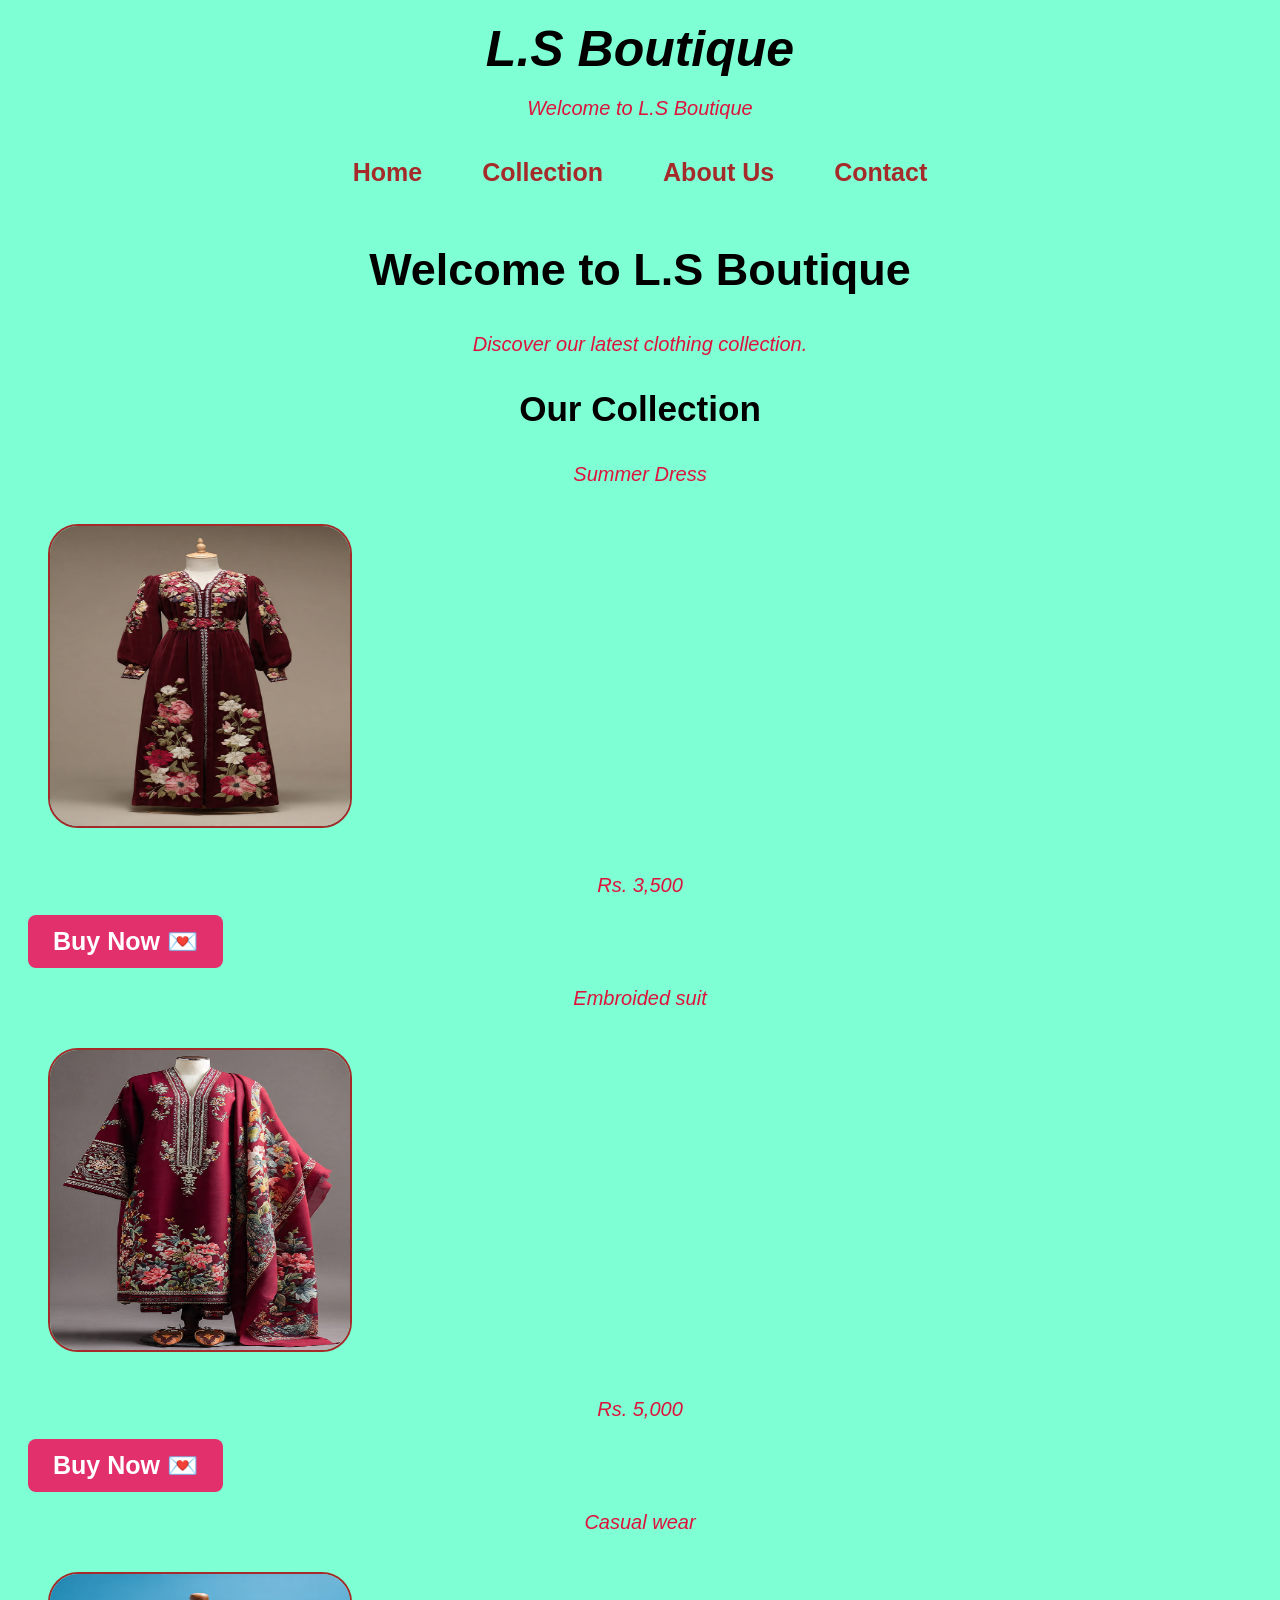
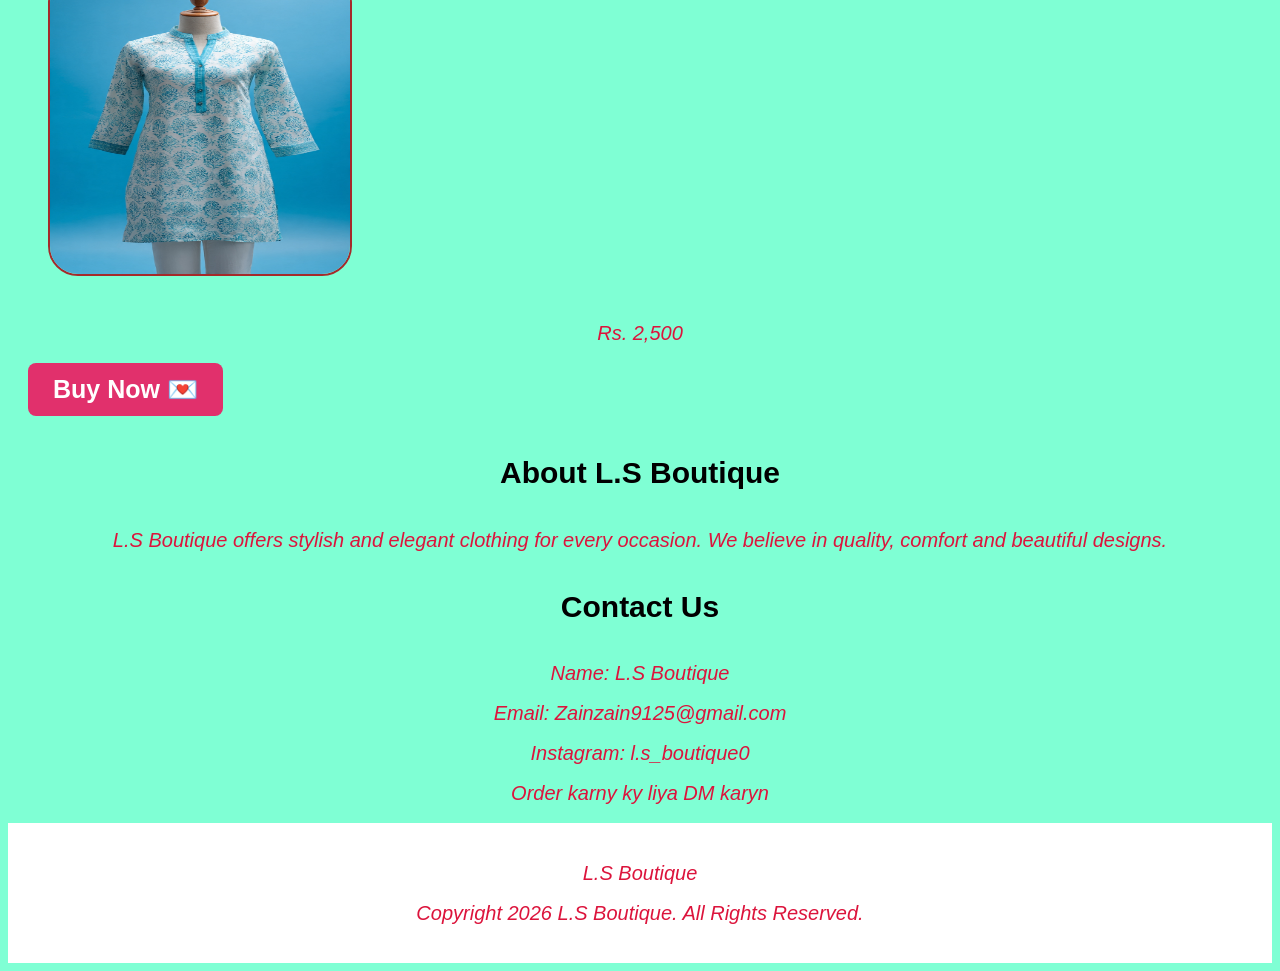
==== index.html @ 6a716614 "Update index.html" ====
<!DOCTYPE html>
<html>
    <head>
        <title>L.S Boutique</title>
        <link rel="stylesheet"href="style.css">
    </head>
    <body>
        <h1>L.S Boutique</h1>
        <p>Welcome to L.S Boutique</p>
    <nav>
    <a href="#">Home</a>
    <a href="#">Collection</a>
    <a href="#">About Us</a>
    <a href="#">Contact</a>
</nav>
<section>
    <h2>Welcome to L.S Boutique</h2>
    <p>Discover our latest clothing collection.</p>
</section>
<section>
    <h3>Our Collection</h3>
    <p>Summer Dress</p>
    <img src="dress1.jpg.jpg" alt="Maroon Embroided Dress" width="400">
    <p>Rs. 3,500</p>
    <a href="https://instagram.com/l.s_boutique0" target="_blank" 
   style="background:#E1306C; color:white; padding:12px 25px; text-decoration:none; border-radius:8px; font-weight:bold; display:inline-block;">
   Buy Now 💌
</a>
    <p>Embroided suit</p>
    <img src="dress2.jpg.jpg" alt="Maroon Embroided Dress" width="400">
    <p>Rs. 5,000</p>
    <a href="https://instagram.com/l.s_boutique0" target="_blank" 
   style="background:#E1306C; color:white; padding:12px 25px; text-decoration:none; border-radius:8px; font-weight:bold; display:inline-block;">
   Buy Now 💌
</a>
    <p>Casual wear</p>
    <img src="dress3.jpg.jpg" alt="Sky Blue Dress" width="400">
    <p>Rs. 2,500</p>
     <a href="https://instagram.com/l.s_boutique0" target="_blank" 
   style="background:#E1306C; color:white; padding:12px 25px; text-decoration:none; border-radius:8px; font-weight:bold; display:inline-block;">
   Buy Now 💌
</a>
</section>
<section>
    <h4>About L.S Boutique</h4>
    <p>L.S Boutique offers stylish and elegant clothing for every occasion. We believe in quality, comfort and beautiful designs.</p>
</section>
<section>
    <h4>Contact Us</h4>
    <p>Name: L.S Boutique</p>
    <P>Email: Zainzain9125@gmail.com</P>
    <p>Instagram: l.s_boutique0</p>
    <p>Order karny ky liya DM karyn</p>
</section>
<footer>
    <p>L.S Boutique</p>
    <p>Copyright 2026 L.S Boutique. All Rights Reserved.</p>
</footer>
    </body>
        </html>
---- style.css ----
body {
    background-color: aquamarine;
    font-family: Arial;
    font-size: 30px;
}

h1 {
    color: black;
    font-size: 50px;
    text-align: center;
    font-style: italic;
    font-weight: bold;
    margin: 20px;
}

h1, h2, h3, h4 {
    text-align: center;
}

header {
    padding: 20px;
    text-align: center;
    border: 2px solid brown;
    border-radius: 20px;
}

nav {
    display: flex;
    justify-content: center;
    align-items: center;
    gap: 20px;
    flex-wrap: wrap;
    width: 100%;
}

a {
    text-decoration: none;
    color: brown;
    font-size: 25px;
    padding: 20px;
    font-weight: bold;
    border-radius: 20px;
}

a:hover {
    background-color: lightpink;
    color: brown;
    transition: 0.3s;
}

main {
    padding: 20px;
    text-align: center;
}

section {
    margin: 20px;
}

.product {
    display: inline-block;
    padding: 20px;
    margin: 20px;
    border-radius: 20px;
    box-shadow: 0 4px 10px gray;
    width: 250px;
    background-color: white;
}

.product img {
    width: 100%;
    height: 250px;
    object-fit: cover;
    border-radius: 10px;
}

.product h3 {
    color: brown;
    font-size: 20px;
    margin: 10px;
}

p {
    color: crimson;
    font-size: 20px;
    font-style: oblique;
    text-align: center;
    margin: 20px;
    line-height: 20px;
}

img {
    height: 300px;
    width: 300px;
    margin: 20px;
    border: 2px solid brown;
    border-radius: 30px;
}

button {
    background-color: blue;
    color: white;
    padding: 20px;
    border: 2px solid brown;
    border-radius: 20px;
}
@media (max-width: 600px) {
    img {
        max-width: 100%;
        height: auto;
    }

    nav a {
        display: block;
        margin: 10px 0;
    }

    button {
        width: 100%;
    }
}

footer {
    text-align: center;
    padding: 20px;
    background-color: white;
    color: black;
}
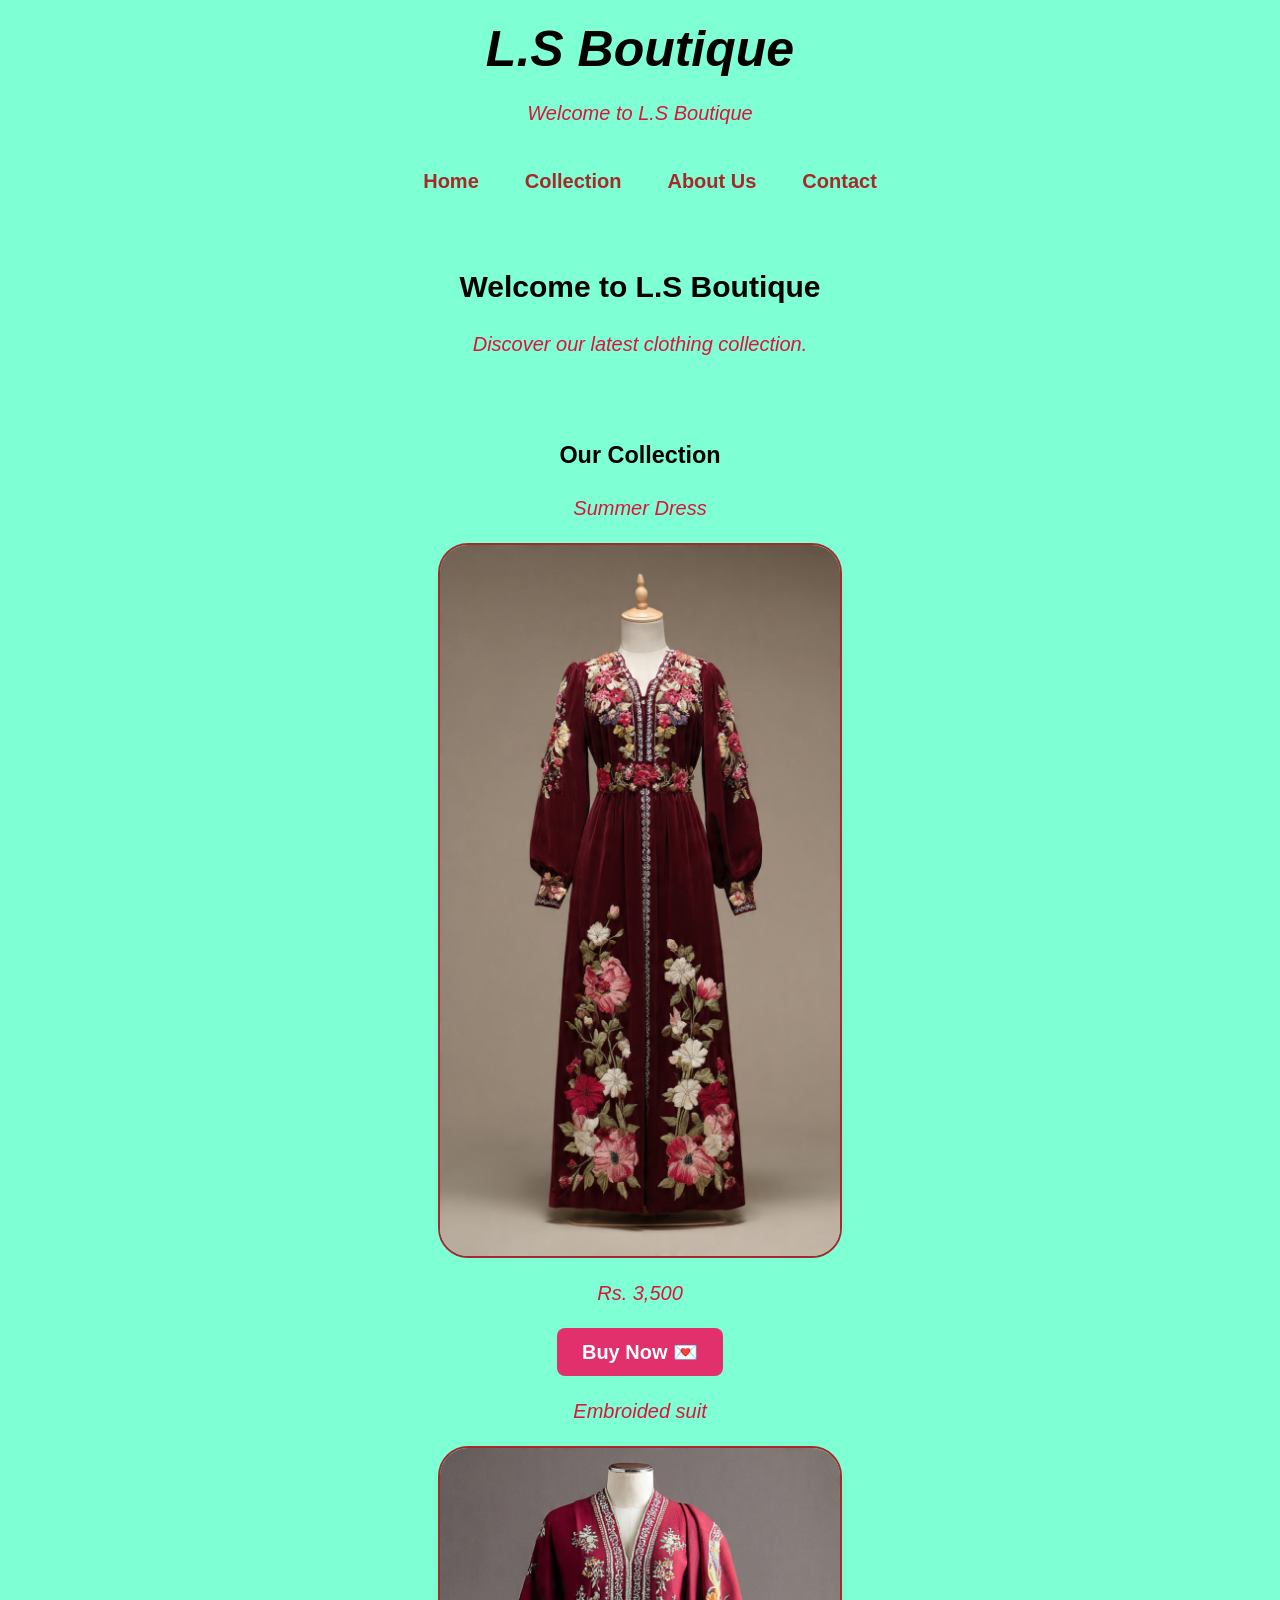
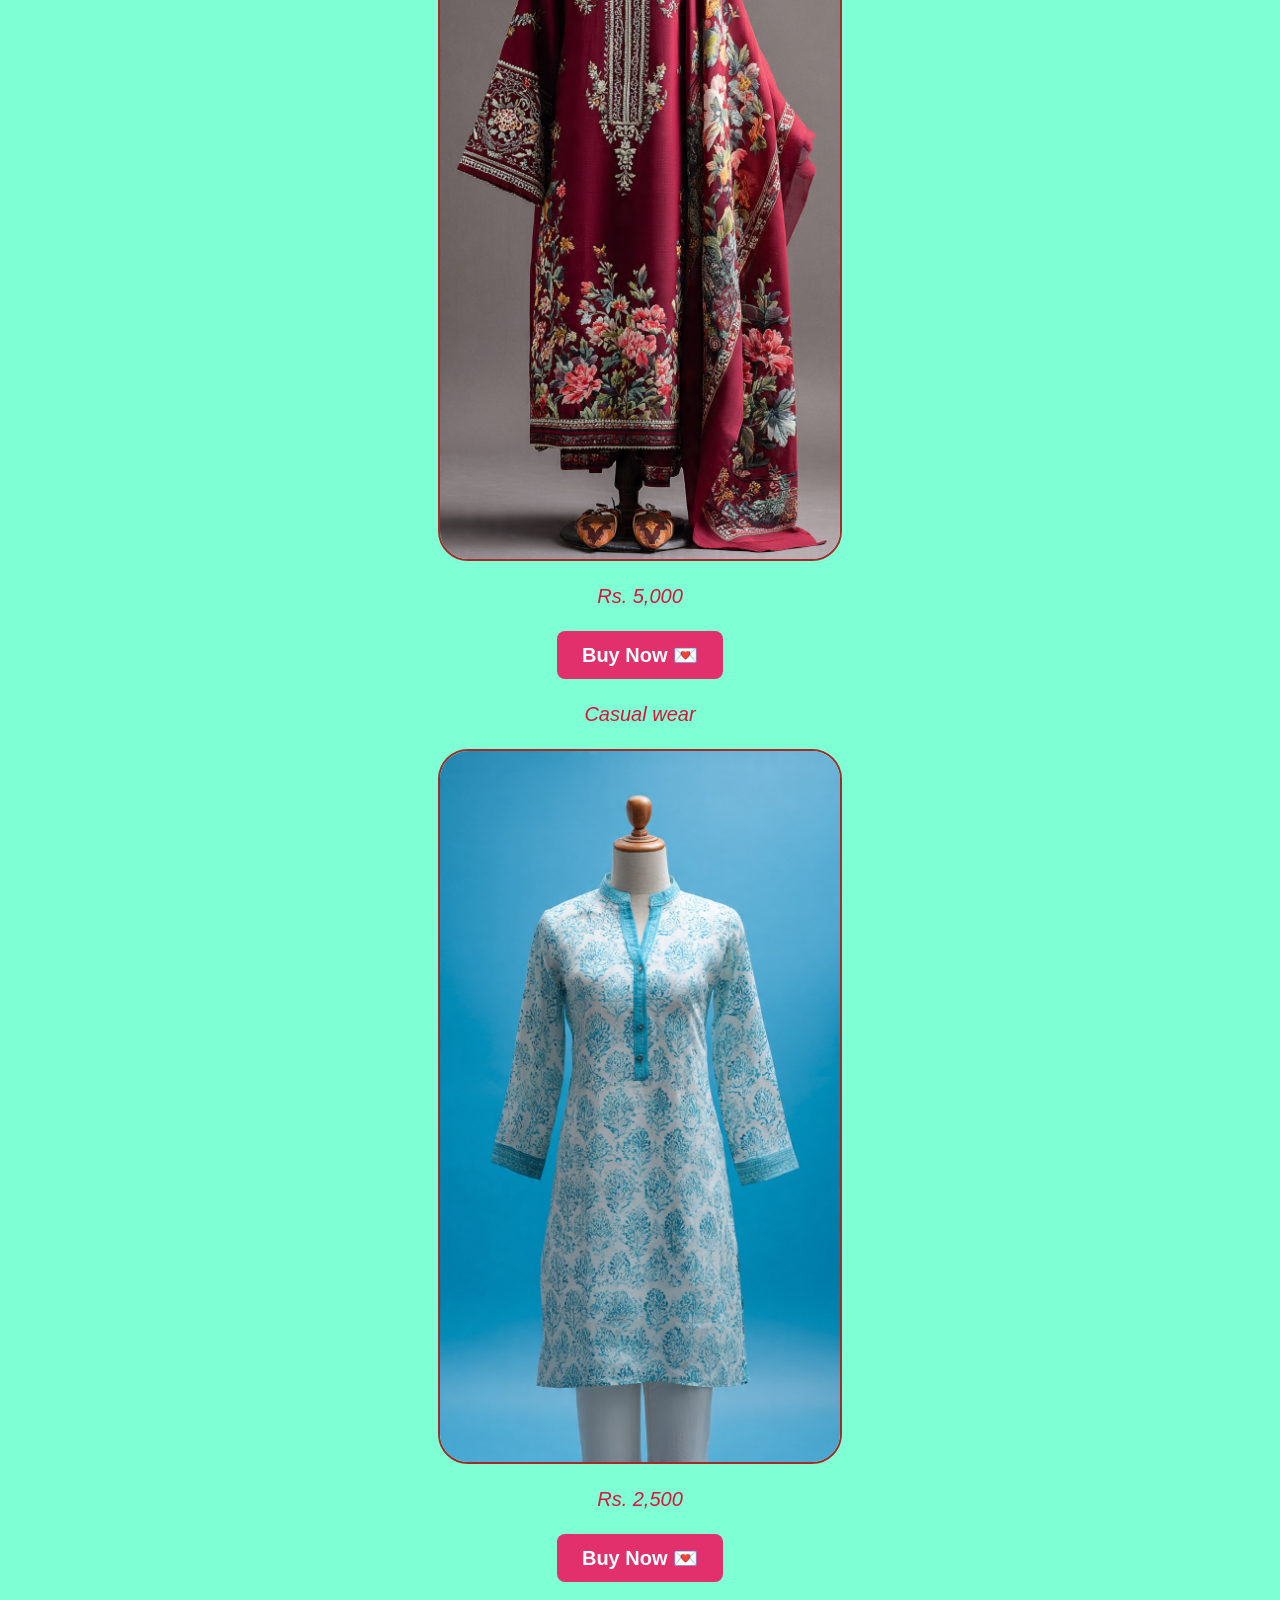
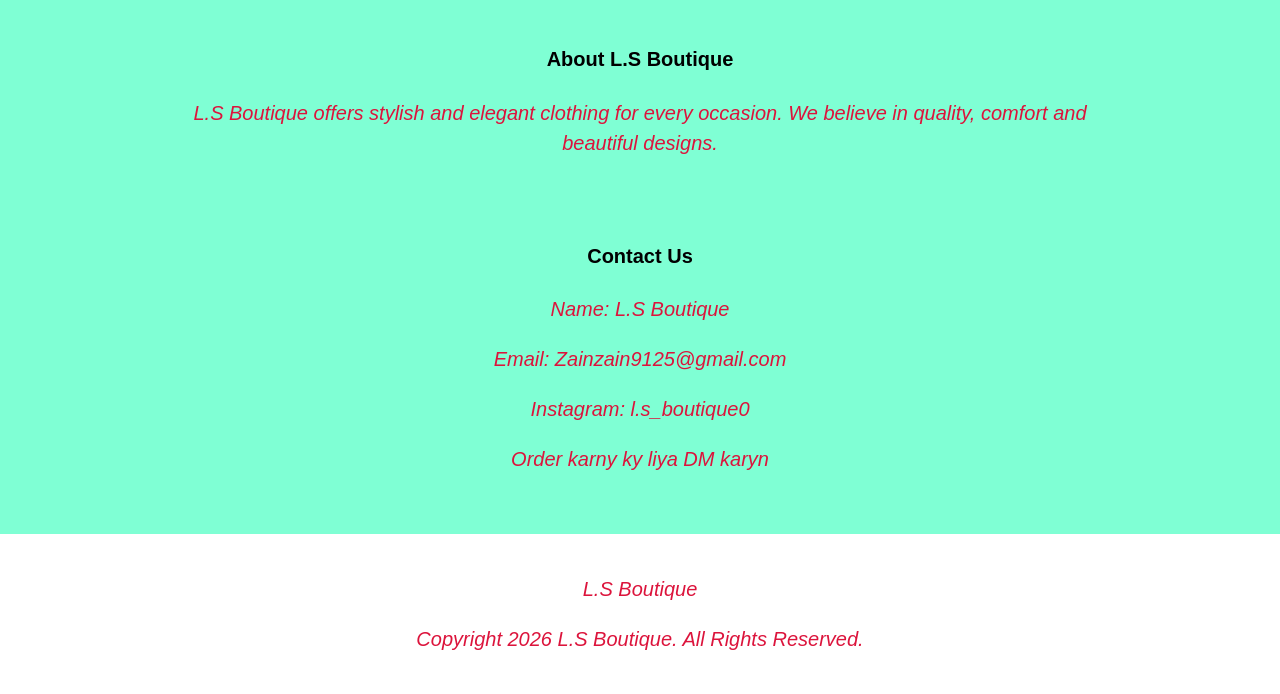
==== commit b034ce47: "Update index.html" ====
--- a/index.html
+++ b/index.html
@@ -20,21 +20,21 @@
 <section>
     <h3>Our Collection</h3>
     <p>Summer Dress</p>
-    <img src="dress1.jpg.jpg" alt="Maroon Embroided Dress" width="400">
+    <img src="dress1.jpg.jpg" alt="Maroon Embroided Dress">
     <p>Rs. 3,500</p>
     <a href="https://instagram.com/l.s_boutique0" target="_blank" 
    style="background:#E1306C; color:white; padding:12px 25px; text-decoration:none; border-radius:8px; font-weight:bold; display:inline-block;">
    Buy Now 💌
 </a>
     <p>Embroided suit</p>
-    <img src="dress2.jpg.jpg" alt="Maroon Embroided Dress" width="400">
+    <img src="dress2.jpg.jpg" alt="Maroon Embroided Dress">
     <p>Rs. 5,000</p>
     <a href="https://instagram.com/l.s_boutique0" target="_blank" 
    style="background:#E1306C; color:white; padding:12px 25px; text-decoration:none; border-radius:8px; font-weight:bold; display:inline-block;">
    Buy Now 💌
 </a>
     <p>Casual wear</p>
-    <img src="dress3.jpg.jpg" alt="Sky Blue Dress" width="400">
+    <img src="dress3.jpg.jpg" alt="Sky Blue Dress">
     <p>Rs. 2,500</p>
      <a href="https://instagram.com/l.s_boutique0" target="_blank" 
    style="background:#E1306C; color:white; padding:12px 25px; text-decoration:none; border-radius:8px; font-weight:bold; display:inline-block;">
--- a/style.css
+++ b/style.css
@@ -1,7 +1,13 @@
+ {
+    box-sizing: border-box;
+}
+
 body {
     background-color: aquamarine;
-    font-family: Arial;
-    font-size: 30px;
+    font-family: Arial, sans-serif;
+    font-size: 20px;
+    margin: 0;
+    padding: 0;
 }
 
 h1 {
@@ -17,67 +23,36 @@
     text-align: center;
 }
 
-header {
-    padding: 20px;
-    text-align: center;
-    border: 2px solid brown;
-    border-radius: 20px;
-}
-
 nav {
     display: flex;
     justify-content: center;
     align-items: center;
-    gap: 20px;
+    gap: 10px;
     flex-wrap: wrap;
     width: 100%;
+    padding: 10px;
 }
 
-a {
+nav a {
     text-decoration: none;
     color: brown;
-    font-size: 25px;
-    padding: 20px;
+    font-size: 20px;
+    padding: 12px 18px;
     font-weight: bold;
     border-radius: 20px;
 }
 
-a:hover {
+nav a:hover {
     background-color: lightpink;
     color: brown;
     transition: 0.3s;
 }
 
-main {
-    padding: 20px;
+section {
+    margin: 20px auto;
+    padding: 10px;
+    max-width: 1000px;
     text-align: center;
-}
-
-section {
-    margin: 20px;
-}
-
-.product {
-    display: inline-block;
-    padding: 20px;
-    margin: 20px;
-    border-radius: 20px;
-    box-shadow: 0 4px 10px gray;
-    width: 250px;
-    background-color: white;
-}
-
-.product img {
-    width: 100%;
-    height: 250px;
-    object-fit: cover;
-    border-radius: 10px;
-}
-
-.product h3 {
-    color: brown;
-    font-size: 20px;
-    margin: 10px;
 }
 
 p {
@@ -86,38 +61,21 @@
     font-style: oblique;
     text-align: center;
     margin: 20px;
-    line-height: 20px;
+    line-height: 1.5;
 }
 
 img {
-    height: 300px;
-    width: 300px;
-    margin: 20px;
+    max-width: 100%;
+    width: 400px;
+    height: auto;
+    margin: 20px auto;
     border: 2px solid brown;
     border-radius: 30px;
+    display: block;
 }
 
-button {
-    background-color: blue;
-    color: white;
-    padding: 20px;
-    border: 2px solid brown;
-    border-radius: 20px;
-}
-@media (max-width: 600px) {
-    img {
-        max-width: 100%;
-        height: auto;
-    }
-
-    nav a {
-        display: block;
-        margin: 10px 0;
-    }
-
-    button {
-        width: 100%;
-    }
+a[style] {
+    max-width: 100%;
 }
 
 footer {
@@ -125,4 +83,66 @@
     padding: 20px;
     background-color: white;
     color: black;
-}+    margin-top: 30px;
+}
+
+@media (max-width: 600px) {
+
+    body {
+        font-size: 16px;
+    }
+
+    h1 {
+        font-size: 35px;
+        margin: 15px;
+    }
+
+    h2 {
+        font-size: 26px;
+    }
+
+    h3, h4 {
+        font-size: 23px;
+    }
+
+    nav {
+        flex-direction: column;
+        gap: 5px;
+    }
+
+    nav a {
+        width: 90%;
+        text-align: center;
+        font-size: 18px;
+        padding: 10px;
+    }
+
+    section {
+        width: 95%;
+        margin: 15px auto;
+        padding: 5px;
+    }
+
+    p {
+        font-size: 17px;
+        margin: 15px 5px;
+    }
+
+    img {
+        width: 100%;
+        max-width: 400px;
+        height: auto;
+        margin: 15px auto;
+    }
+
+    a[style] {
+        padding: 10px 20px;
+        font-size: 16px;
+    }
+
+    footer {
+        padding: 15px 5px;
+    }
+}
+
+
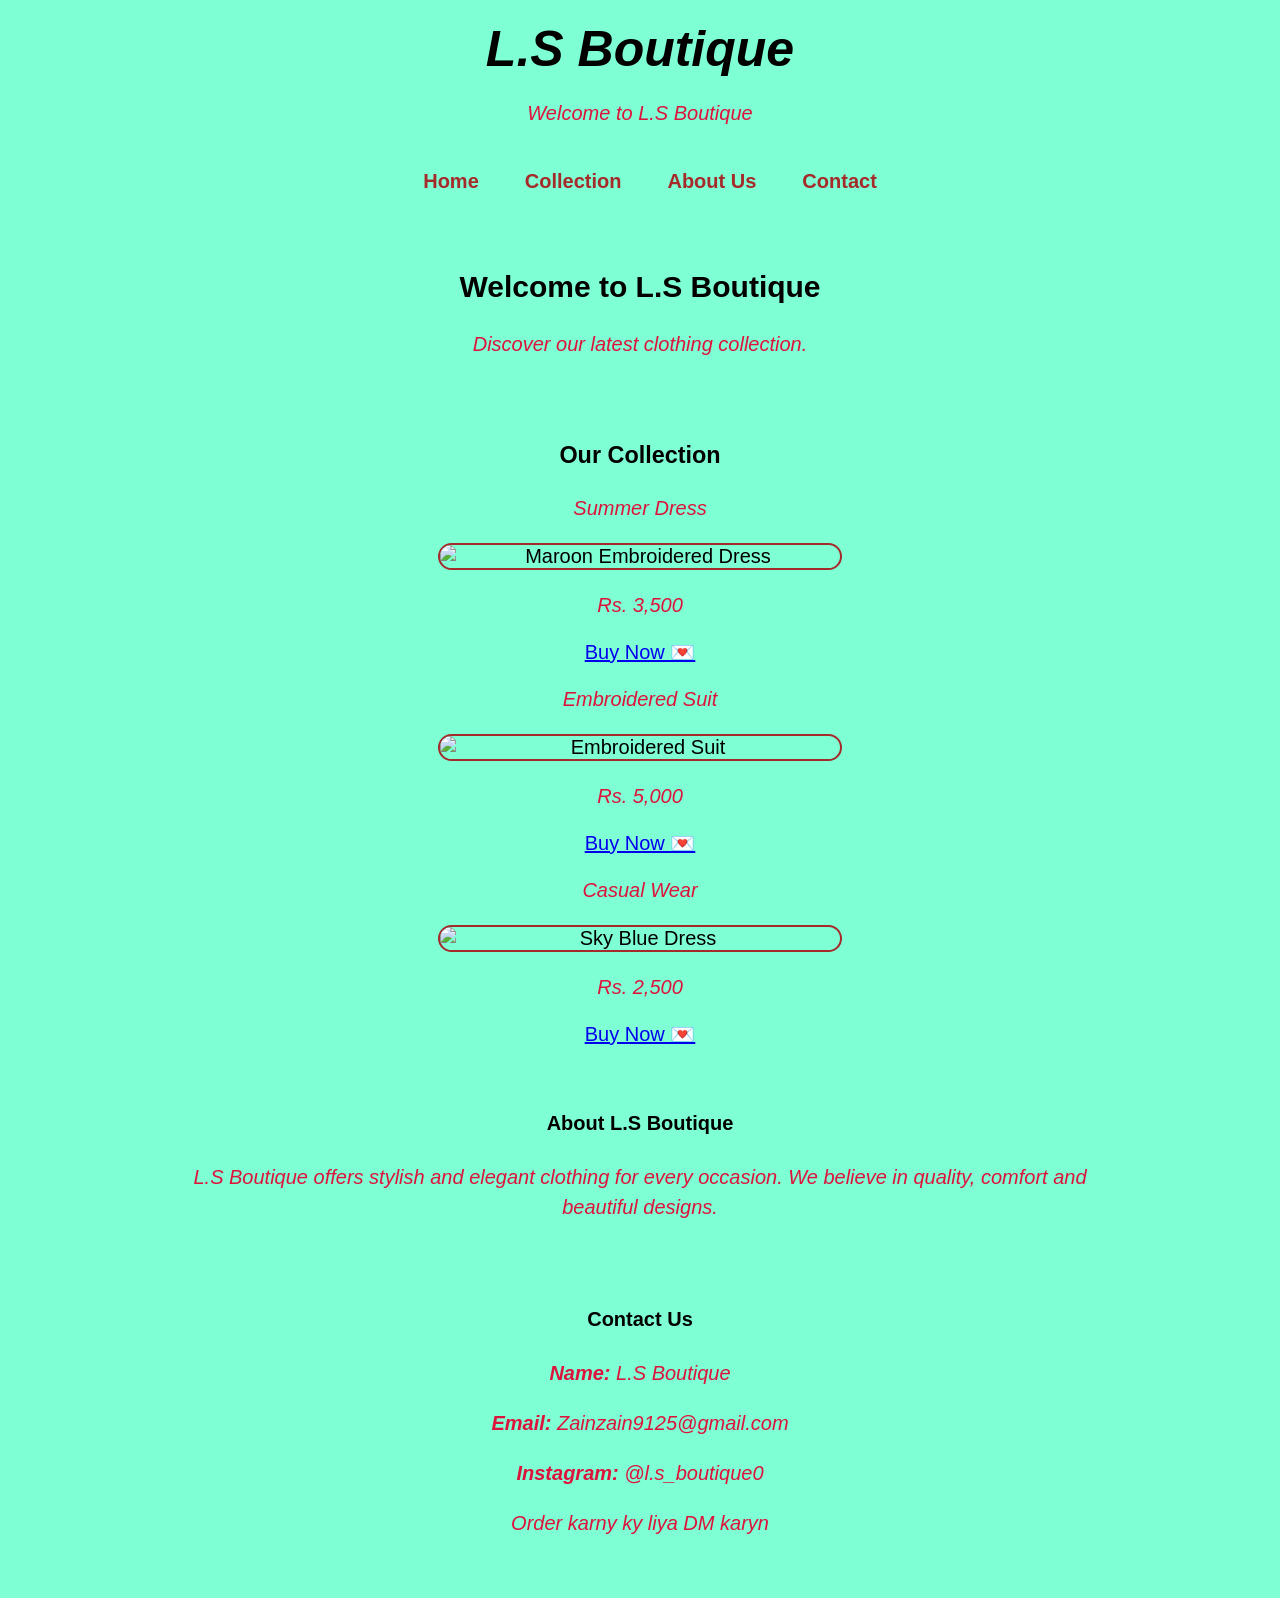
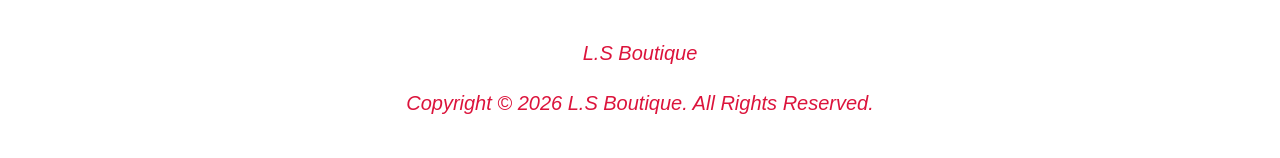
==== commit 6afb0f01: "Update index.html" ====
--- a/index.html
+++ b/index.html
@@ -1,60 +1,68 @@
 <!DOCTYPE html>
-<html>
-    <head>
-        <title>L.S Boutique</title>
-        <link rel="stylesheet"href="style.css">
-    </head>
-    <body>
+<html lang="en">
+<head>
+    <meta charset="UTF-8">
+    <meta name="viewport" content="width=device-width, initial-scale=1.0">
+    <title>L.S Boutique - Stylish & Elegant Clothing</title>
+    <link rel="stylesheet" href="style.css">
+</head>
+<body>
+    <header>
         <h1>L.S Boutique</h1>
-        <p>Welcome to L.S Boutique</p>
-    <nav>
-    <a href="#">Home</a>
-    <a href="#">Collection</a>
-    <a href="#">About Us</a>
-    <a href="#">Contact</a>
-</nav>
-<section>
-    <h2>Welcome to L.S Boutique</h2>
-    <p>Discover our latest clothing collection.</p>
-</section>
-<section>
-    <h3>Our Collection</h3>
-    <p>Summer Dress</p>
-    <img src="dress1.jpg.jpg" alt="Maroon Embroided Dress">
-    <p>Rs. 3,500</p>
-    <a href="https://instagram.com/l.s_boutique0" target="_blank" 
-   style="background:#E1306C; color:white; padding:12px 25px; text-decoration:none; border-radius:8px; font-weight:bold; display:inline-block;">
-   Buy Now 💌
-</a>
-    <p>Embroided suit</p>
-    <img src="dress2.jpg.jpg" alt="Maroon Embroided Dress">
-    <p>Rs. 5,000</p>
-    <a href="https://instagram.com/l.s_boutique0" target="_blank" 
-   style="background:#E1306C; color:white; padding:12px 25px; text-decoration:none; border-radius:8px; font-weight:bold; display:inline-block;">
-   Buy Now 💌
-</a>
-    <p>Casual wear</p>
-    <img src="dress3.jpg.jpg" alt="Sky Blue Dress">
-    <p>Rs. 2,500</p>
-     <a href="https://instagram.com/l.s_boutique0" target="_blank" 
-   style="background:#E1306C; color:white; padding:12px 25px; text-decoration:none; border-radius:8px; font-weight:bold; display:inline-block;">
-   Buy Now 💌
-</a>
-</section>
-<section>
-    <h4>About L.S Boutique</h4>
-    <p>L.S Boutique offers stylish and elegant clothing for every occasion. We believe in quality, comfort and beautiful designs.</p>
-</section>
-<section>
-    <h4>Contact Us</h4>
-    <p>Name: L.S Boutique</p>
-    <P>Email: Zainzain9125@gmail.com</P>
-    <p>Instagram: l.s_boutique0</p>
-    <p>Order karny ky liya DM karyn</p>
-</section>
-<footer>
-    <p>L.S Boutique</p>
-    <p>Copyright 2026 L.S Boutique. All Rights Reserved.</p>
-</footer>
-    </body>
-        </html>
+        <p class="tagline">Welcome to L.S Boutique</p>
+        <nav>
+            <a href="#home">Home</a>
+            <a href="#collection">Collection</a>
+            <a href="#about">About Us</a>
+            <a href="#contact">Contact</a>
+        </nav>
+    </header>
+
+    <section id="home" class="hero">
+        <h2>Welcome to L.S Boutique</h2>
+        <p>Discover our latest clothing collection.</p>
+    </section>
+
+    <section id="collection">
+        <h3>Our Collection</h3>
+        <div class="product-grid">
+            <div class="product">
+                <p>Summer Dress</p>
+                <img src="dress1.jpg" alt="Maroon Embroidered Dress">
+                <p class="price">Rs. 3,500</p>
+                <a href="https://instagram.com/l.s_boutique0" target="_blank" class="btn">Buy Now 💌</a>
+            </div>
+            <div class="product">
+                <p>Embroidered Suit</p>
+                <img src="dress2.jpg" alt="Embroidered Suit">
+                <p class="price">Rs. 5,000</p>
+                <a href="https://instagram.com/l.s_boutique0" target="_blank" class="btn">Buy Now 💌</a>
+            </div>
+            <div class="product">
+                <p>Casual Wear</p>
+                <img src="dress3.jpg" alt="Sky Blue Dress">
+                <p class="price">Rs. 2,500</p>
+                <a href="https://instagram.com/l.s_boutique0" target="_blank" class="btn">Buy Now 💌</a>
+            </div>
+        </div>
+    </section>
+
+    <section id="about">
+        <h4>About L.S Boutique</h4>
+        <p>L.S Boutique offers stylish and elegant clothing for every occasion. We believe in quality, comfort and beautiful designs.</p>
+    </section>
+
+    <section id="contact">
+        <h4>Contact Us</h4>
+        <p><b>Name:</b> L.S Boutique</p>
+        <p><b>Email:</b> Zainzain9125@gmail.com</p>
+        <p><b>Instagram:</b> @l.s_boutique0</p>
+        <p>Order karny ky liya DM karyn</p>
+    </section>
+
+    <footer>
+        <p>L.S Boutique</p>
+        <p>Copyright © 2026 L.S Boutique. All Rights Reserved.</p>
+    </footer>
+</body>
+</html>
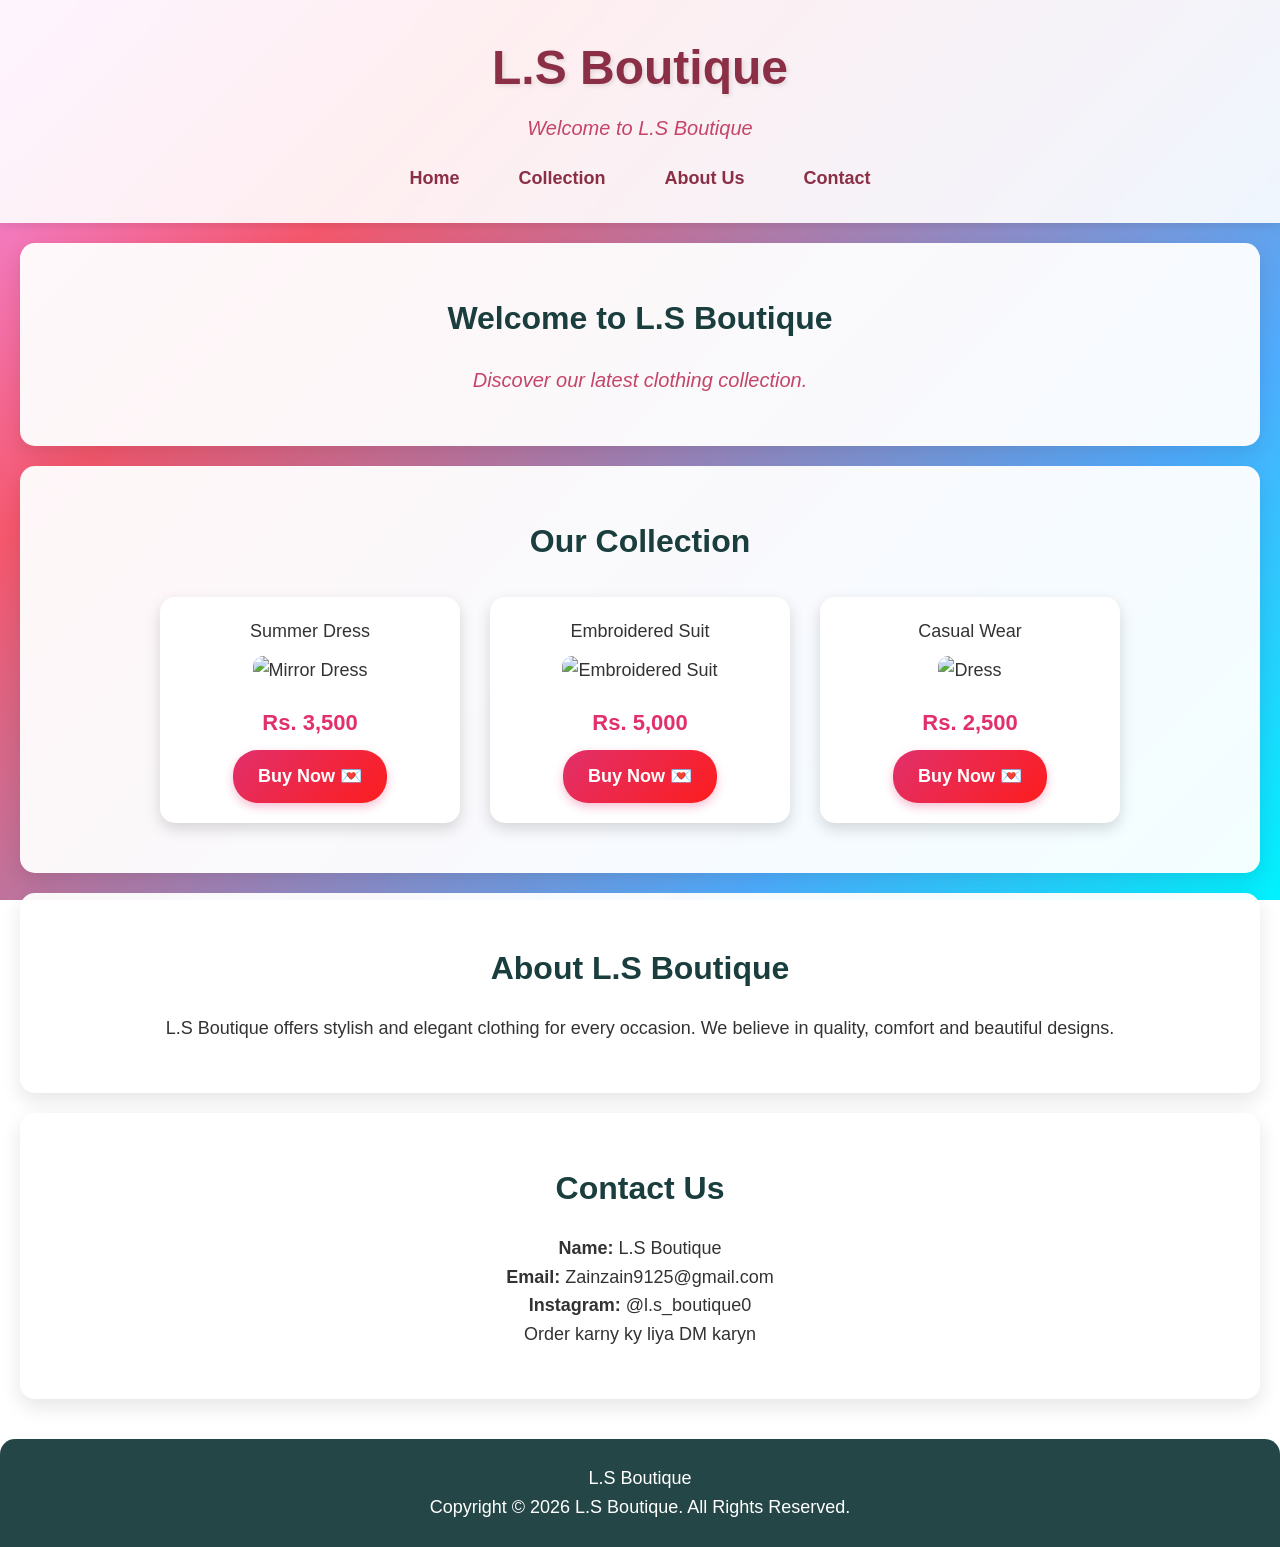
==== commit 69bf6e66: "Update index.html" ====
--- a/index.html
+++ b/index.html
@@ -28,7 +28,7 @@
         <div class="product-grid">
             <div class="product">
                 <p>Summer Dress</p>
-                <img src="dress1.jpg" alt="Maroon Embroidered Dress">
+                <img src="dress1.jpg" alt="Mirror Dress">
                 <p class="price">Rs. 3,500</p>
                 <a href="https://instagram.com/l.s_boutique0" target="_blank" class="btn">Buy Now 💌</a>
             </div>
@@ -40,7 +40,7 @@
             </div>
             <div class="product">
                 <p>Casual Wear</p>
-                <img src="dress3.jpg" alt="Sky Blue Dress">
+                <img src="dress3.jpg" alt="Dress">
                 <p class="price">Rs. 2,500</p>
                 <a href="https://instagram.com/l.s_boutique0" target="_blank" class="btn">Buy Now 💌</a>
             </div>
--- a/style.css
+++ b/style.css
@@ -1,148 +1,149 @@
- {
+* {
+    margin: 0;
+    padding: 0;
     box-sizing: border-box;
 }
 
 body {
-    background-color: aquamarine;
-    font-family: Arial, sans-serif;
-    font-size: 20px;
-    margin: 0;
-    padding: 0;
+    /* Gradient Background - Pink se Teal */
+    background: linear-gradient(135deg, #f093fb 0%, #f5576c 25%, #4facfe 75%, #00f2fe 100%);
+    background-attachment: fixed; /* Scroll karne pe bhi gradient rahe */
+    
+    font-family: 'Segoe UI', Arial, sans-serif;
+    font-size: 18px;
+    text-align: center;
+    line-height: 1.6;
+    color: #333;
+}
+
+header {
+    padding: 30px 20px;
+    background: rgba(255, 255, 255, 0.9); /* Thora transparent white */
+    backdrop-filter: blur(10px);
+    box-shadow: 0 2px 10px rgba(0,0,0,0.1);
 }
 
 h1 {
-    color: black;
-    font-size: 50px;
-    text-align: center;
-    font-style: italic;
-    font-weight: bold;
-    margin: 20px;
+    font-size: 48px;
+    color: #8b2f47;
+    text-shadow: 2px 2px 4px rgba(0,0,0,0.1);
 }
 
-h1, h2, h3, h4 {
-    text-align: center;
+.tagline {
+    color: #c44569;
+    font-style: italic;
+    font-size: 20px;
+    margin-top: 5px;
 }
 
 nav {
-    display: flex;
-    justify-content: center;
-    align-items: center;
-    gap: 10px;
-    flex-wrap: wrap;
-    width: 100%;
-    padding: 10px;
+    margin: 20px 0 0 0;
 }
 
 nav a {
     text-decoration: none;
-    color: brown;
-    font-size: 20px;
-    padding: 12px 18px;
+    color: #8b2f47;
+    margin: 0 15px;
     font-weight: bold;
-    border-radius: 20px;
+    font-size: 18px;
+    padding: 8px 12px;
+    border-radius: 5px;
+    transition: 0.3s;
 }
 
 nav a:hover {
-    background-color: lightpink;
-    color: brown;
-    transition: 0.3s;
+    background: #8b2f47;
+    color: white;
 }
 
 section {
-    margin: 20px auto;
-    padding: 10px;
-    max-width: 1000px;
-    text-align: center;
+    padding: 50px 20px;
+    margin: 20px;
+    background: rgba(255, 255, 255, 0.95);
+    border-radius: 15px;
+    box-shadow: 0 8px 20px rgba(0,0,0,0.1);
 }
 
-p {
-    color: crimson;
-    font-size: 20px;
-    font-style: oblique;
-    text-align: center;
-    margin: 20px;
-    line-height: 1.5;
+h2, h3, h4 {
+    color: #1a3d3d;
+    margin-bottom: 20px;
+    font-size: 32px;
 }
 
-img {
-    max-width: 100%;
-    width: 400px;
-    height: auto;
-    margin: 20px auto;
-    border: 2px solid brown;
-    border-radius: 30px;
-    display: block;
+.hero p {
+    color: #c44569;
+    font-style: italic;
+    font-size: 20px;
 }
 
-a[style] {
-    max-width: 100%;
+/* Product Grid */
+.product-grid {
+    display: flex;
+    justify-content: center;
+    gap: 30px;
+    flex-wrap: wrap;
+    margin-top: 30px;
+}
+
+.product {
+    background: white;
+    padding: 20px;
+    border-radius: 15px;
+    width: 300px;
+    box-shadow: 0 6px 15px rgba(0,0,0,0.15);
+    transition: transform 0.3s;
+}
+
+.product:hover {
+    transform: translateY(-10px); /* Hover pe upar jaye */
+}
+
+.product img {
+    width: 100%;
+    height: 300px;
+    object-fit: cover; /* Image crop na ho */
+    border-radius: 10px;
+    margin: 10px 0;
+}
+
+.price {
+    font-weight: bold;
+    font-size: 22px;
+    color: #E1306C;
+    margin: 10px 0;
+}
+
+.btn {
+    background: linear-gradient(135deg, #E1306C, #fd1d1d); 
+    color: white; 
+    padding: 12px 25px; 
+    text-decoration: none; 
+    border-radius: 25px; 
+    font-weight: bold; 
+    display: inline-block;
+    transition: 0.3s;
+    box-shadow: 0 4px 10px rgba(225,48,108,0.3);
+}
+
+.btn:hover {
+    transform: scale(1.05);
+    box-shadow: 0 6px 15px rgba(225,48,108,0.5);
 }
 
 footer {
-    text-align: center;
-    padding: 20px;
-    background-color: white;
-    color: black;
-    margin-top: 30px;
+    background: rgba(26, 61, 61, 0.95);
+    color: white;
+    padding: 25px;
+    margin-top: 40px;
+    border-radius: 15px 15px 0 0;
 }
 
-@media (max-width: 600px) {
-
-    body {
-        font-size: 16px;
-    }
-
-    h1 {
-        font-size: 35px;
-        margin: 15px;
-    }
-
-    h2 {
-        font-size: 26px;
-    }
-
-    h3, h4 {
-        font-size: 23px;
-    }
-
-    nav {
-        flex-direction: column;
-        gap: 5px;
-    }
-
-    nav a {
-        width: 90%;
-        text-align: center;
-        font-size: 18px;
-        padding: 10px;
-    }
-
-    section {
-        width: 95%;
-        margin: 15px auto;
-        padding: 5px;
-    }
-
-    p {
-        font-size: 17px;
-        margin: 15px 5px;
-    }
-
-    img {
-        width: 100%;
-        max-width: 400px;
-        height: auto;
-        margin: 15px auto;
-    }
-
-    a[style] {
-        padding: 10px 20px;
-        font-size: 16px;
-    }
-
-    footer {
-        padding: 15px 5px;
-    }
+@media (max-width: 768px) {
+    h1 { font-size: 36px; }
+    nav a { display: block; margin: 10px 0; }
+    body { font-size: 16px; }
+    section { margin: 10px; padding: 30px 15px; }
+    .product { width: 90%; }
 }
 
 
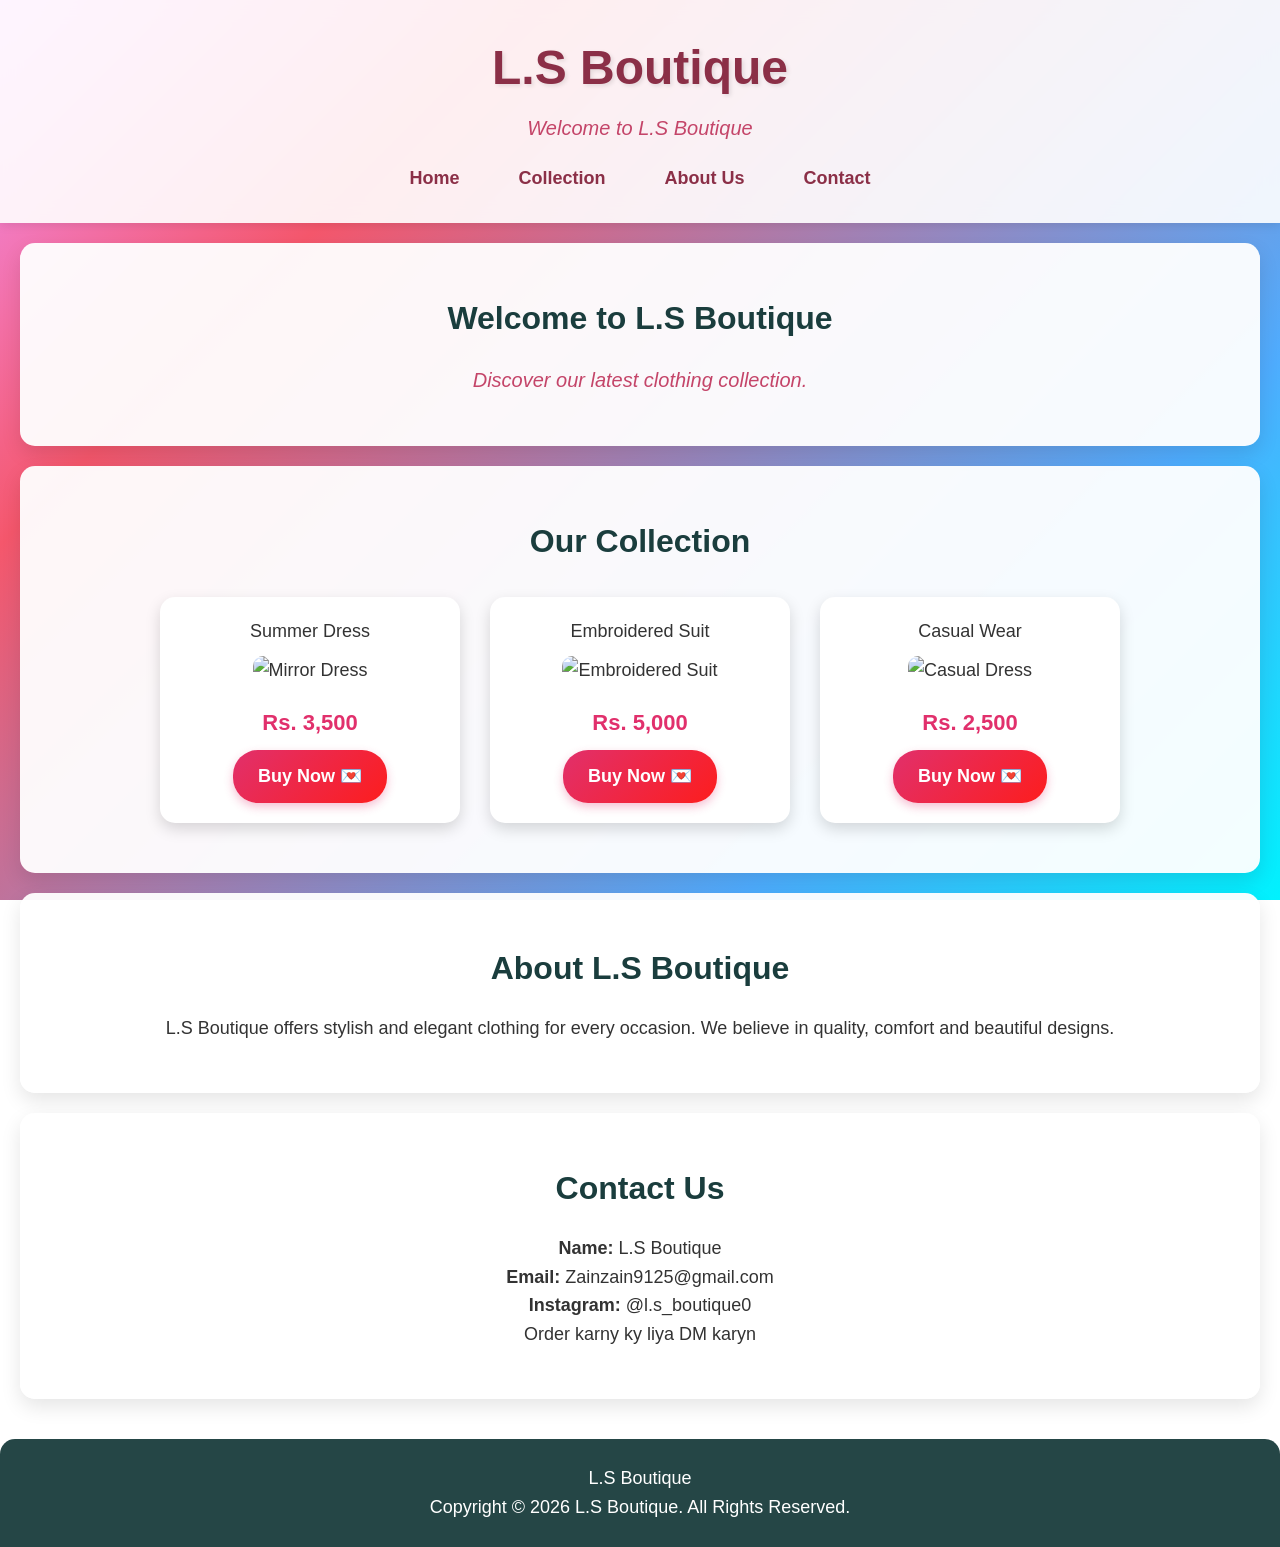
==== commit 3e8964d8: "Update index.html" ====
--- a/index.html
+++ b/index.html
@@ -40,7 +40,7 @@
             </div>
             <div class="product">
                 <p>Casual Wear</p>
-                <img src="dress3.jpg" alt="Dress">
+                <img src="dress3.jpg" alt=" Casual Dress">
                 <p class="price">Rs. 2,500</p>
                 <a href="https://instagram.com/l.s_boutique0" target="_blank" class="btn">Buy Now 💌</a>
             </div>
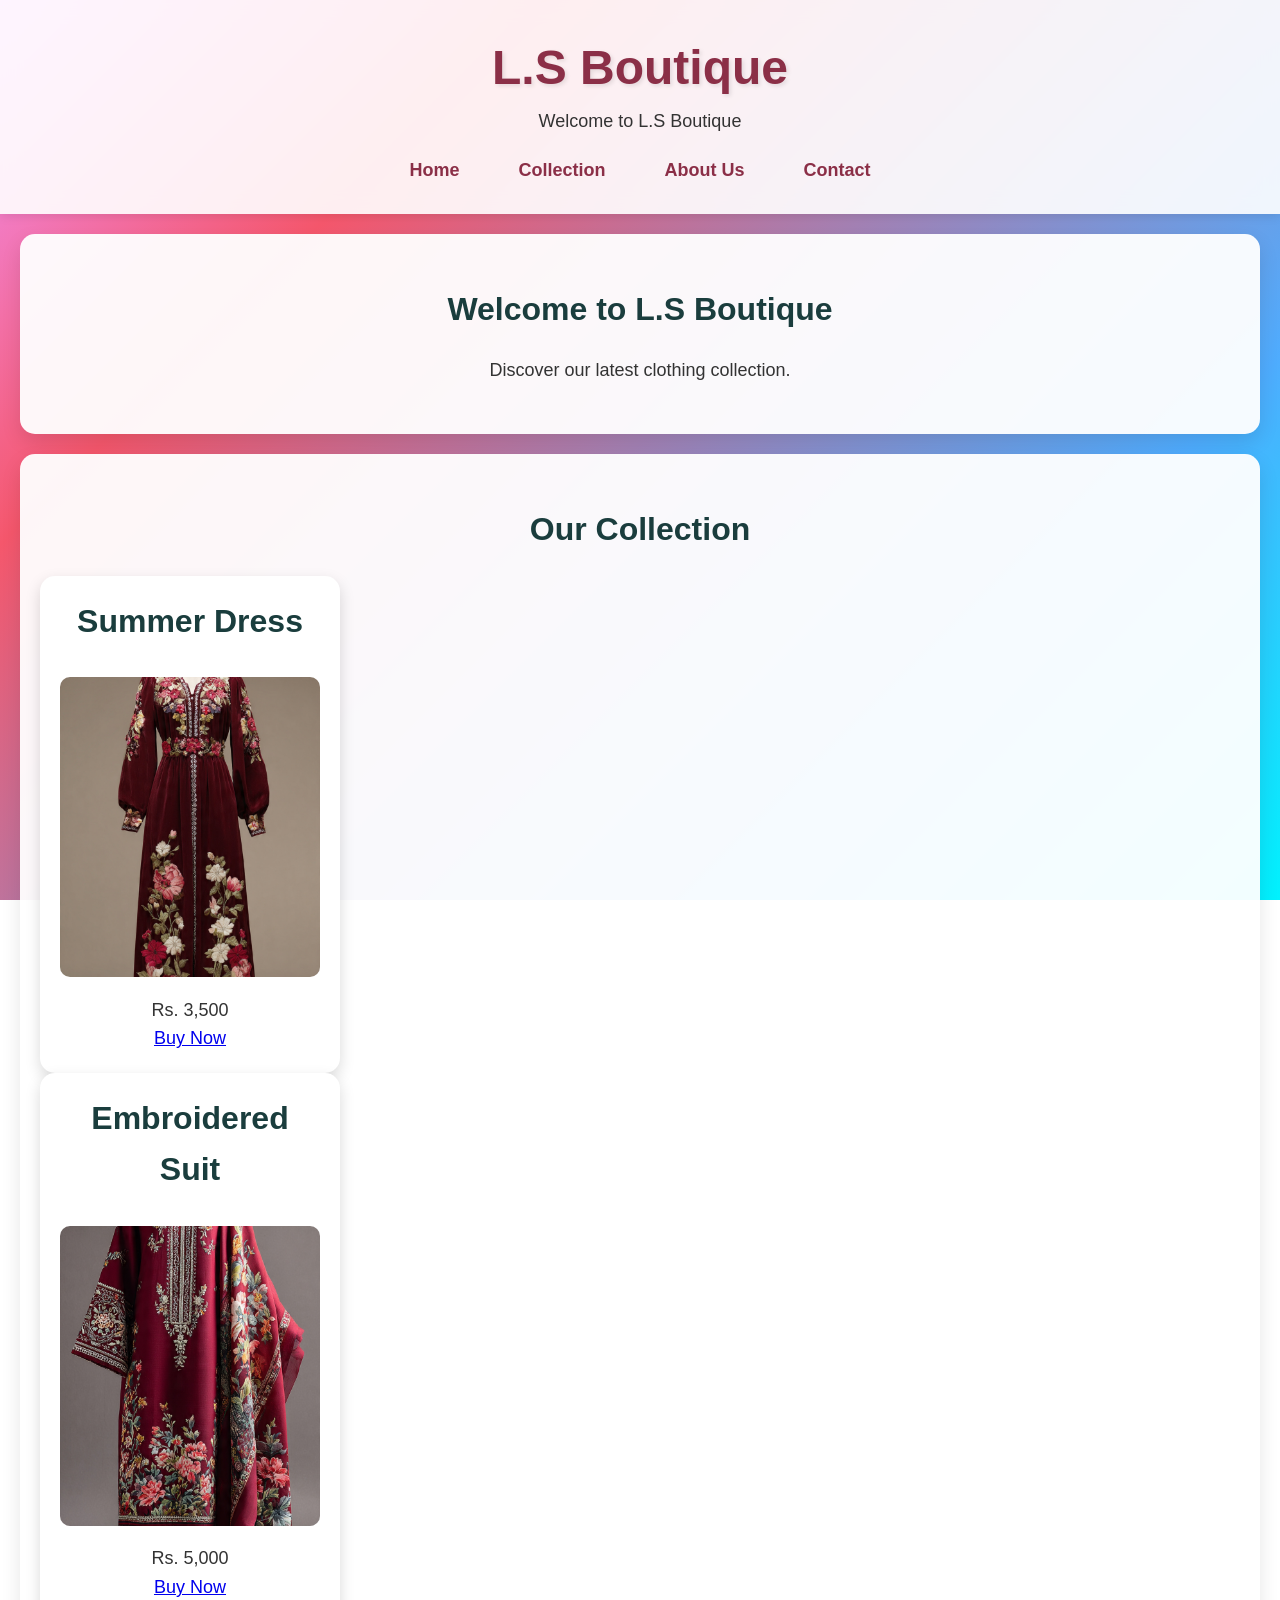
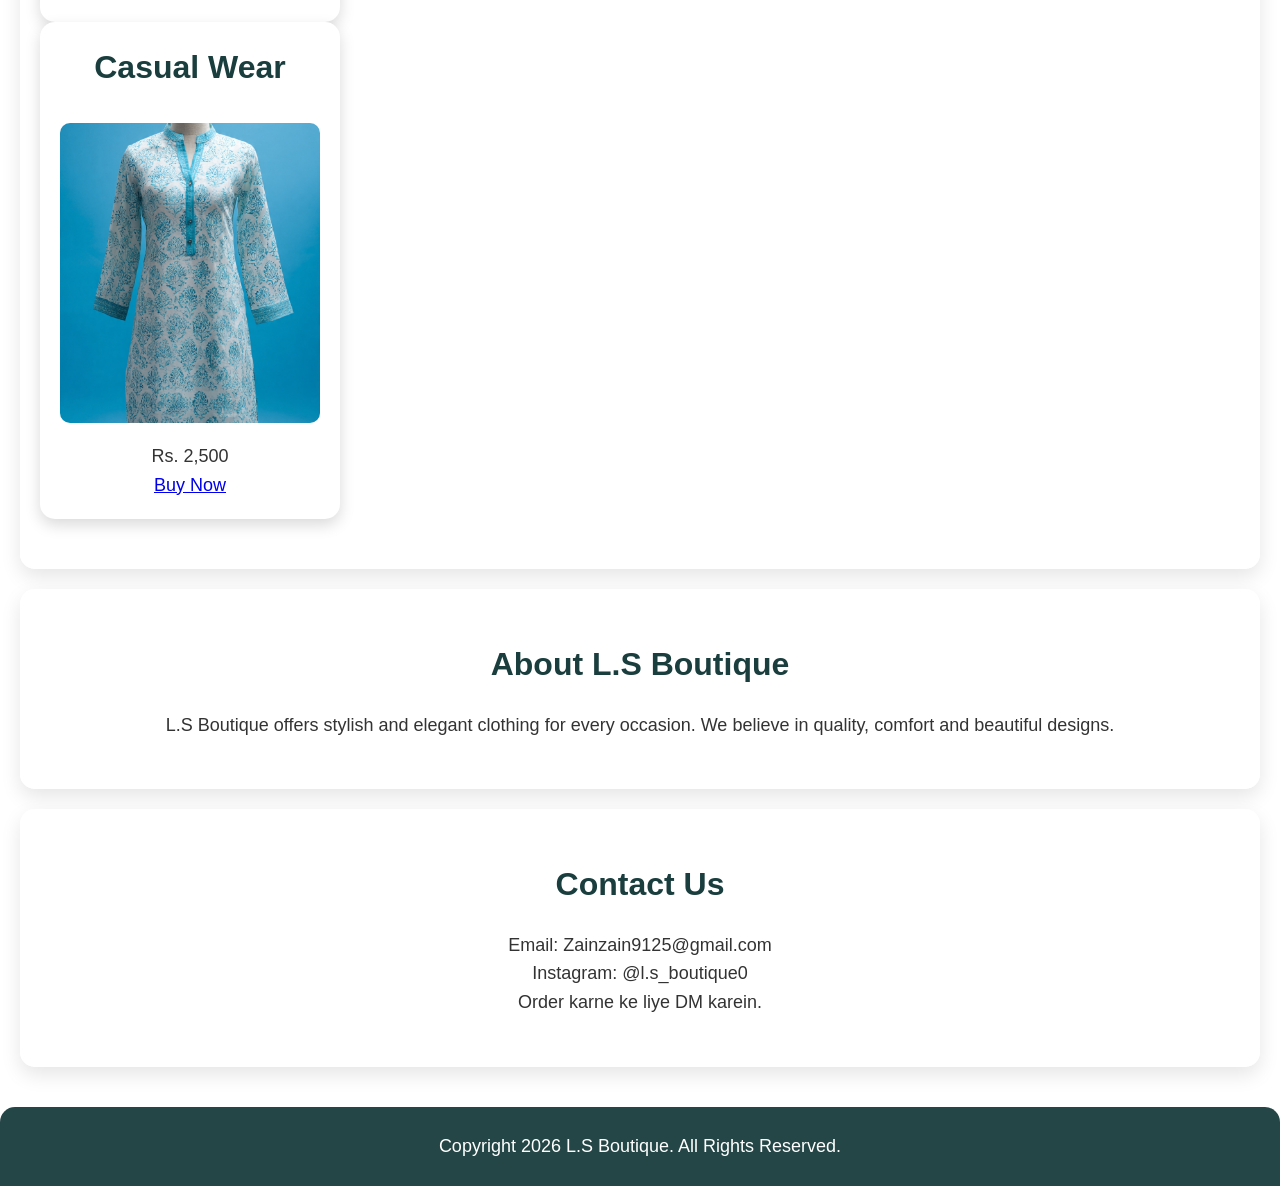
==== commit d8f7c2c3: "Update index.html" ====
--- a/index.html
+++ b/index.html
@@ -3,13 +3,15 @@
 <head>
     <meta charset="UTF-8">
     <meta name="viewport" content="width=device-width, initial-scale=1.0">
-    <title>L.S Boutique - Stylish & Elegant Clothing</title>
+    <title>L.S Boutique</title>
     <link rel="stylesheet" href="style.css">
 </head>
 <body>
+
     <header>
         <h1>L.S Boutique</h1>
-        <p class="tagline">Welcome to L.S Boutique</p>
+        <p>Welcome to L.S Boutique</p>
+
         <nav>
             <a href="#home">Home</a>
             <a href="#collection">Collection</a>
@@ -18,51 +20,52 @@
         </nav>
     </header>
 
-    <section id="home" class="hero">
+    <section id="home">
         <h2>Welcome to L.S Boutique</h2>
         <p>Discover our latest clothing collection.</p>
     </section>
 
     <section id="collection">
-        <h3>Our Collection</h3>
-        <div class="product-grid">
-            <div class="product">
-                <p>Summer Dress</p>
-                <img src="dress1.jpg" alt="Mirror Dress">
-                <p class="price">Rs. 3,500</p>
-                <a href="https://instagram.com/l.s_boutique0" target="_blank" class="btn">Buy Now 💌</a>
-            </div>
-            <div class="product">
-                <p>Embroidered Suit</p>
-                <img src="dress2.jpg" alt="Embroidered Suit">
-                <p class="price">Rs. 5,000</p>
-                <a href="https://instagram.com/l.s_boutique0" target="_blank" class="btn">Buy Now 💌</a>
-            </div>
-            <div class="product">
-                <p>Casual Wear</p>
-                <img src="dress3.jpg" alt=" Casual Dress">
-                <p class="price">Rs. 2,500</p>
-                <a href="https://instagram.com/l.s_boutique0" target="_blank" class="btn">Buy Now 💌</a>
-            </div>
+        <h2>Our Collection</h2>
+
+        <div class="product">
+            <h3>Summer Dress</h3>
+            <img src="dress1.jpg.jpg" alt="Summer Dress">
+            <p>Rs. 3,500</p>
+            <a href="https://instagram.com/l.s_boutique0" target="_blank" rel="noopener noreferrer">Buy Now</a>
+        </div>
+
+        <div class="product">
+            <h3>Embroidered Suit</h3>
+            <img src="dress2.jpg.jpg" alt="Embroidered Suit">
+            <p>Rs. 5,000</p>
+            <a href="https://instagram.com/l.s_boutique0" target="_blank" rel="noopener noreferrer">Buy Now</a>
+        </div>
+
+        <div class="product">
+            <h3>Casual Wear</h3>
+            <img src="dress3.jpg.jpg" alt="Casual Dress">
+            <p>Rs. 2,500</p>
+            <a href="https://instagram.com/l.s_boutique0" target="_blank" rel="noopener noreferrer">Buy Now</a>
         </div>
     </section>
 
     <section id="about">
-        <h4>About L.S Boutique</h4>
+        <h2>About L.S Boutique</h2>
         <p>L.S Boutique offers stylish and elegant clothing for every occasion. We believe in quality, comfort and beautiful designs.</p>
     </section>
 
     <section id="contact">
-        <h4>Contact Us</h4>
-        <p><b>Name:</b> L.S Boutique</p>
-        <p><b>Email:</b> Zainzain9125@gmail.com</p>
-        <p><b>Instagram:</b> @l.s_boutique0</p>
-        <p>Order karny ky liya DM karyn</p>
+        <h2>Contact Us</h2>
+        <p>Email: Zainzain9125@gmail.com</p>
+        <p>Instagram: @l.s_boutique0</p>
+        <p>Order karne ke liye DM karein.</p>
     </section>
 
     <footer>
-        <p>L.S Boutique</p>
-        <p>Copyright © 2026 L.S Boutique. All Rights Reserved.</p>
+        <p>Copyright 2026 L.S Boutique. All Rights Reserved.</p>
     </footer>
+
 </body>
 </html>
+
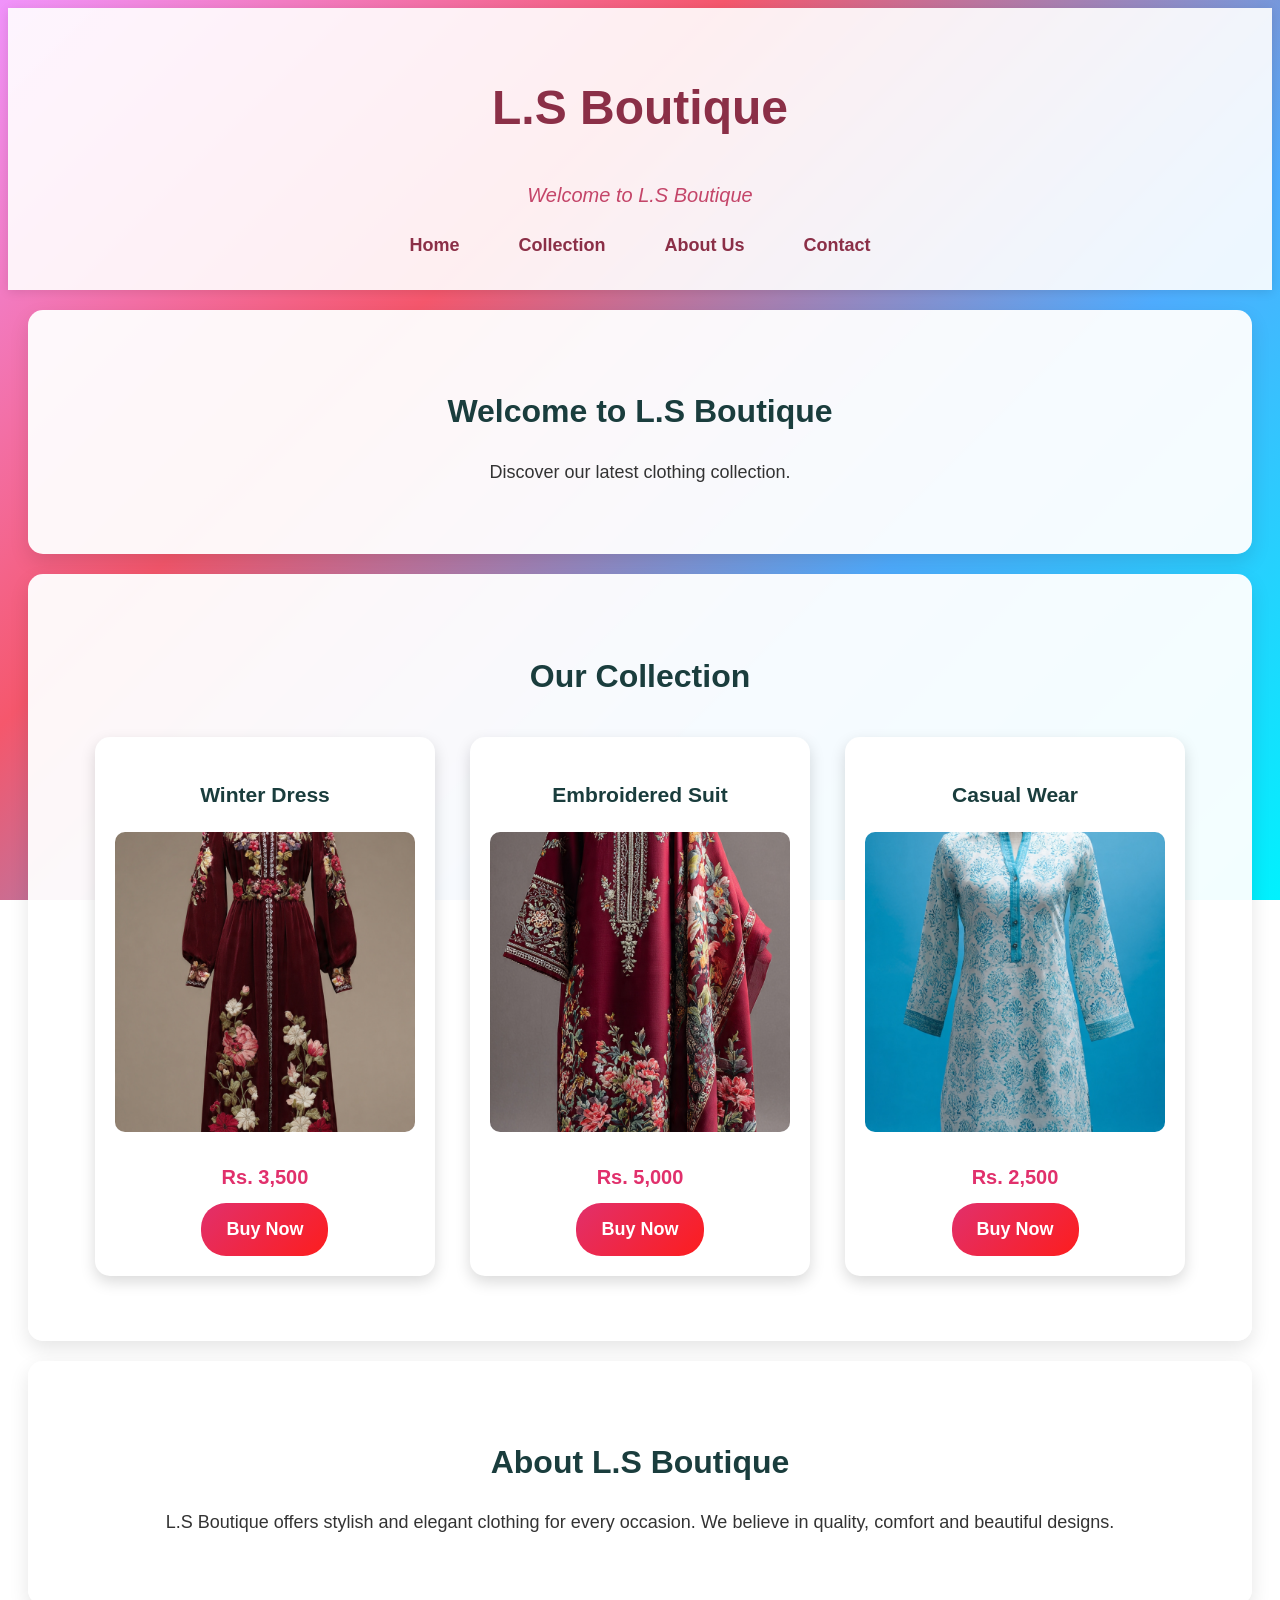
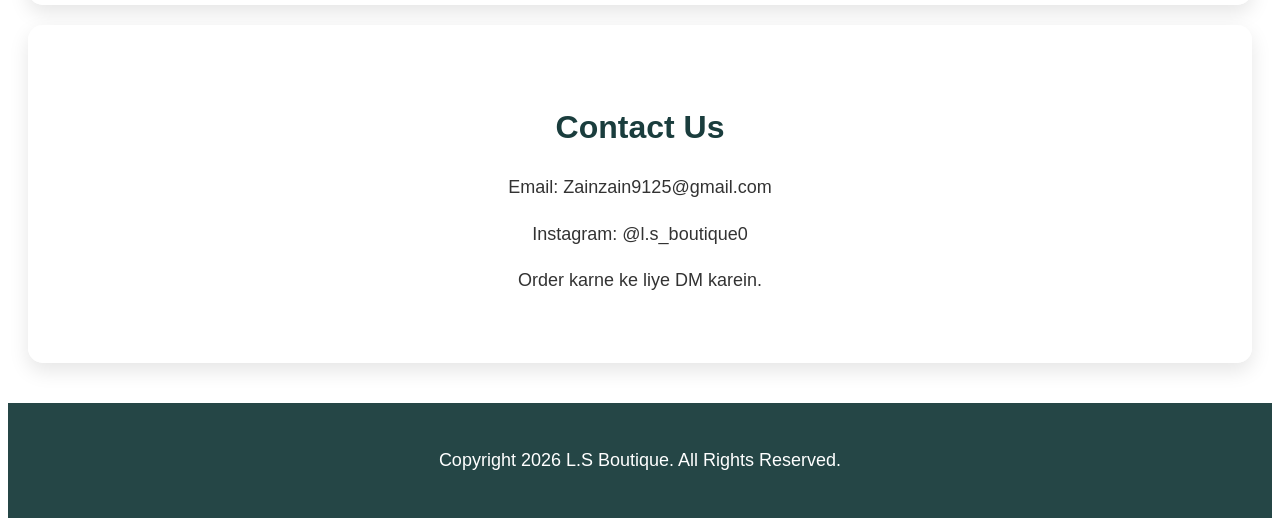
==== commit 799ad758: "Update index.html" ====
--- a/index.html
+++ b/index.html
@@ -29,7 +29,7 @@
         <h2>Our Collection</h2>
 
         <div class="product">
-            <h3>Summer Dress</h3>
+            <h3>Winter Dress</h3>
             <img src="dress1.jpg.jpg" alt="Summer Dress">
             <p>Rs. 3,500</p>
             <a href="https://instagram.com/l.s_boutique0" target="_blank" rel="noopener noreferrer">Buy Now</a>
--- a/style.css
+++ b/style.css
@@ -1,14 +1,12 @@
-* {
+{
     margin: 0;
     padding: 0;
     box-sizing: border-box;
 }
 
 body {
-    /* Gradient Background - Pink se Teal */
-    background: linear-gradient(135deg, #f093fb 0%, #f5576c 25%, #4facfe 75%, #00f2fe 100%);
-    background-attachment: fixed; /* Scroll karne pe bhi gradient rahe */
-    
+    background: linear-gradient(135deg, #f093fb, #f5576c, #4facfe, #00f2fe);
+    background-attachment: fixed;
     font-family: 'Segoe UI', Arial, sans-serif;
     font-size: 18px;
     text-align: center;
@@ -18,26 +16,23 @@
 
 header {
     padding: 30px 20px;
-    background: rgba(255, 255, 255, 0.9); /* Thora transparent white */
-    backdrop-filter: blur(10px);
+    background: rgba(255, 255, 255, 0.9);
     box-shadow: 0 2px 10px rgba(0,0,0,0.1);
 }
 
 h1 {
     font-size: 48px;
     color: #8b2f47;
-    text-shadow: 2px 2px 4px rgba(0,0,0,0.1);
 }
 
-.tagline {
+header p {
     color: #c44569;
     font-style: italic;
     font-size: 20px;
-    margin-top: 5px;
 }
 
 nav {
-    margin: 20px 0 0 0;
+    margin-top: 20px;
 }
 
 nav a {
@@ -64,70 +59,61 @@
     box-shadow: 0 8px 20px rgba(0,0,0,0.1);
 }
 
-h2, h3, h4 {
+h2 {
     color: #1a3d3d;
     margin-bottom: 20px;
     font-size: 32px;
 }
 
-.hero p {
-    color: #c44569;
-    font-style: italic;
-    font-size: 20px;
-}
-
-/* Product Grid */
-.product-grid {
-    display: flex;
-    justify-content: center;
-    gap: 30px;
-    flex-wrap: wrap;
-    margin-top: 30px;
-}
-
 .product {
+    display: inline-block;
+    vertical-align: top;
     background: white;
     padding: 20px;
     border-radius: 15px;
     width: 300px;
+    margin: 15px;
     box-shadow: 0 6px 15px rgba(0,0,0,0.15);
     transition: transform 0.3s;
 }
 
 .product:hover {
-    transform: translateY(-10px); /* Hover pe upar jaye */
+    transform: translateY(-10px);
+}
+
+.product h3 {
+    color: #1a3d3d;
+    margin-bottom: 10px;
 }
 
 .product img {
     width: 100%;
     height: 300px;
-    object-fit: cover; /* Image crop na ho */
+    object-fit: cover;
     border-radius: 10px;
     margin: 10px 0;
 }
 
-.price {
+.product p {
     font-weight: bold;
-    font-size: 22px;
+    font-size: 20px;
     color: #E1306C;
     margin: 10px 0;
 }
 
-.btn {
-    background: linear-gradient(135deg, #E1306C, #fd1d1d); 
-    color: white; 
-    padding: 12px 25px; 
-    text-decoration: none; 
-    border-radius: 25px; 
-    font-weight: bold; 
+.product a {
+    background: linear-gradient(135deg, #E1306C, #fd1d1d);
+    color: white;
+    padding: 12px 25px;
+    text-decoration: none;
+    border-radius: 25px;
+    font-weight: bold;
     display: inline-block;
     transition: 0.3s;
-    box-shadow: 0 4px 10px rgba(225,48,108,0.3);
 }
 
-.btn:hover {
+.product a:hover {
     transform: scale(1.05);
-    box-shadow: 0 6px 15px rgba(225,48,108,0.5);
 }
 
 footer {
@@ -135,15 +121,31 @@
     color: white;
     padding: 25px;
     margin-top: 40px;
-    border-radius: 15px 15px 0 0;
 }
 
 @media (max-width: 768px) {
-    h1 { font-size: 36px; }
-    nav a { display: block; margin: 10px 0; }
-    body { font-size: 16px; }
-    section { margin: 10px; padding: 30px 15px; }
-    .product { width: 90%; }
+    h1 {
+        font-size: 36px;
+    }
+
+    nav a {
+        display: block;
+        margin: 10px 0;
+    }
+
+    body {
+        font-size: 16px;
+    }
+
+    section {
+        margin: 10px;
+        padding: 30px 15px;
+    }
+
+    .product {
+        width: 90%;
+        max-width: 300px;
+    }
 }
 
 
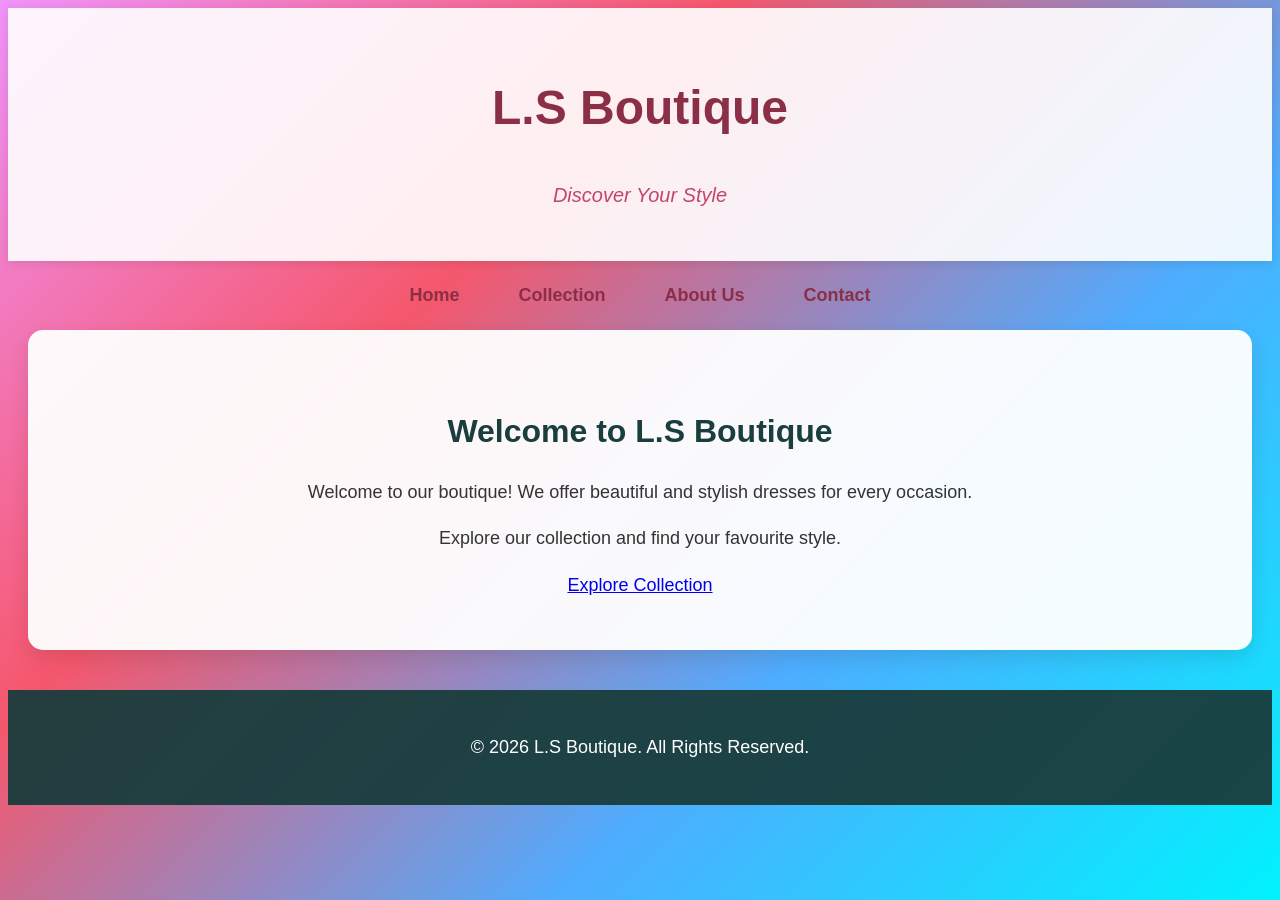
==== commit d552d8e7: "Update index.html" ====
--- a/index.html
+++ b/index.html
@@ -1,8 +1,6 @@
 <!DOCTYPE html>
-<html lang="en">
+<html>
 <head>
-    <meta charset="UTF-8">
-    <meta name="viewport" content="width=device-width, initial-scale=1.0">
     <title>L.S Boutique</title>
     <link rel="stylesheet" href="style.css">
 </head>
@@ -10,62 +8,28 @@
 
     <header>
         <h1>L.S Boutique</h1>
-        <p>Welcome to L.S Boutique</p>
-
-        <nav>
-            <a href="#home">Home</a>
-            <a href="#collection">Collection</a>
-            <a href="#about">About Us</a>
-            <a href="#contact">Contact</a>
-        </nav>
+        <p>Discover Your Style</p>
     </header>
 
-    <section id="home">
+    <nav>
+        <a href="index.html">Home</a>
+        <a href="collection.html">Collection</a>
+        <a href="about.html">About Us</a>
+        <a href="contact.html">Contact</a>
+    </nav>
+
+    <section>
         <h2>Welcome to L.S Boutique</h2>
-        <p>Discover our latest clothing collection.</p>
-    </section>
-
-    <section id="collection">
-        <h2>Our Collection</h2>
-
-        <div class="product">
-            <h3>Winter Dress</h3>
-            <img src="dress1.jpg.jpg" alt="Summer Dress">
-            <p>Rs. 3,500</p>
-            <a href="https://instagram.com/l.s_boutique0" target="_blank" rel="noopener noreferrer">Buy Now</a>
-        </div>
-
-        <div class="product">
-            <h3>Embroidered Suit</h3>
-            <img src="dress2.jpg.jpg" alt="Embroidered Suit">
-            <p>Rs. 5,000</p>
-            <a href="https://instagram.com/l.s_boutique0" target="_blank" rel="noopener noreferrer">Buy Now</a>
-        </div>
-
-        <div class="product">
-            <h3>Casual Wear</h3>
-            <img src="dress3.jpg.jpg" alt="Casual Dress">
-            <p>Rs. 2,500</p>
-            <a href="https://instagram.com/l.s_boutique0" target="_blank" rel="noopener noreferrer">Buy Now</a>
-        </div>
-    </section>
-
-    <section id="about">
-        <h2>About L.S Boutique</h2>
-        <p>L.S Boutique offers stylish and elegant clothing for every occasion. We believe in quality, comfort and beautiful designs.</p>
-    </section>
-
-    <section id="contact">
-        <h2>Contact Us</h2>
-        <p>Email: Zainzain9125@gmail.com</p>
-        <p>Instagram: @l.s_boutique0</p>
-        <p>Order karne ke liye DM karein.</p>
+        <p>Welcome to our boutique! We offer beautiful and stylish dresses for every occasion.</p>
+        <p>Explore our collection and find your favourite style.</p>
+        <a href="collection.html">Explore Collection</a>
     </section>
 
     <footer>
-        <p>Copyright 2026 L.S Boutique. All Rights Reserved.</p>
+        <p>© 2026 L.S Boutique. All Rights Reserved.</p>
     </footer>
 
 </body>
 </html>
 
+
